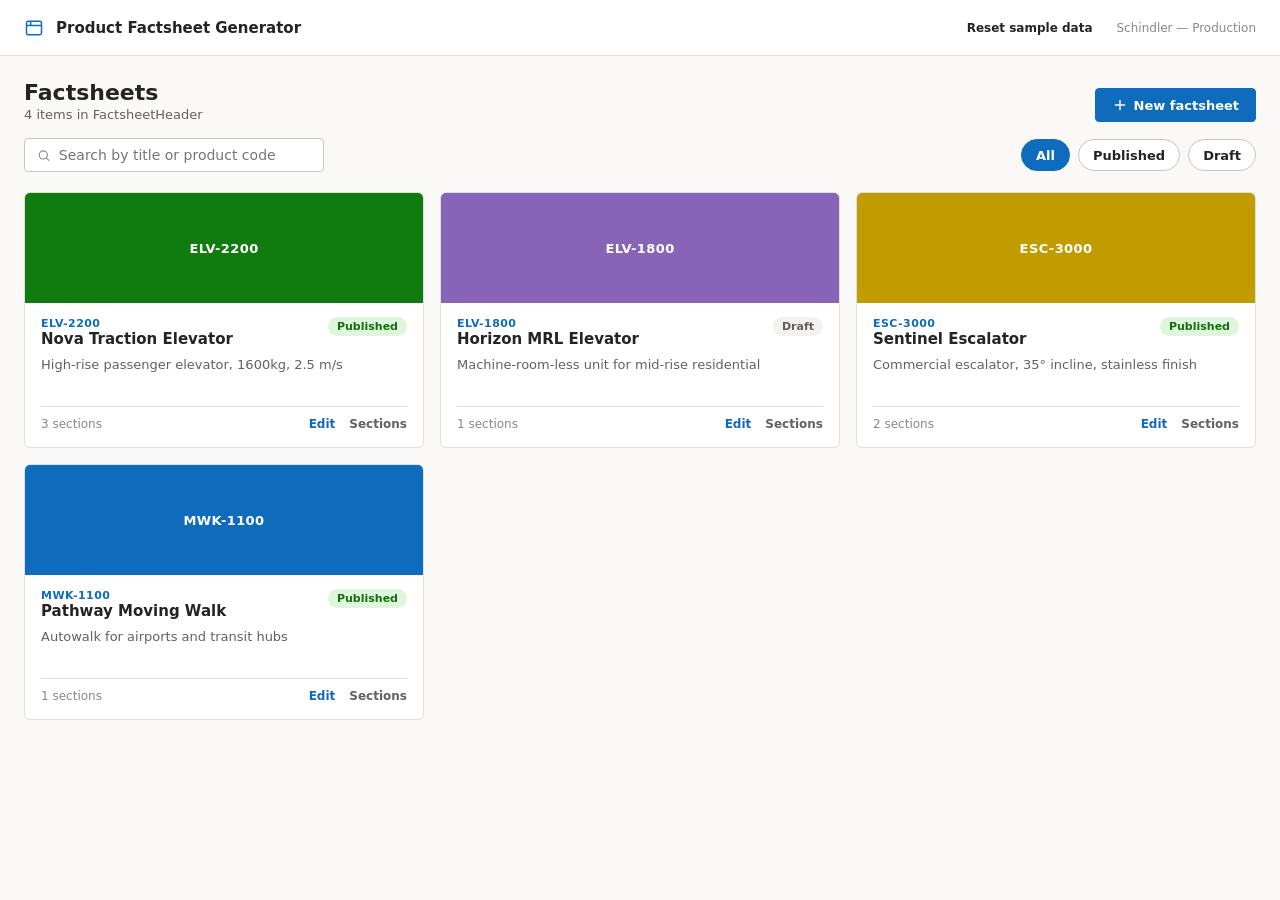
==== index.html @ 2e447631 "Add files via upload" ====
<!doctype html>
<html lang="en">
<head>
<meta charset="utf-8">
<meta name="viewport" content="width=device-width, initial-scale=1">
<title>Factsheet — Sections</title>
<link rel="stylesheet" href="style.css">
</head>
<body>
<div class="app-shell">
  <div class="topbar">
    <div style="display:flex; align-items:center; gap:14px">
      <a href="#" id="details-back" aria-label="Back to header" style="display:flex; align-items:center; color:var(--text-muted)">
        <svg width="20" height="20" viewBox="0 0 24 24" fill="none" stroke="currentColor" stroke-width="2" stroke-linecap="round" stroke-linejoin="round"><path d="M19 12H5"/><path d="M12 19l-7-7 7-7"/></svg>
      </a>
      <div style="width:1px; height:22px; background:var(--border)"></div>
      <div>
        <div class="crumbs">Factsheets / <span id="details-code-crumb">—</span> / Sections</div>
        <div class="screen-title" id="details-title-crumb">—</div>
      </div>
    </div>
    <div style="display:flex; align-items:center; gap:10px">
      <span style="font-size:12px; color:var(--text-faint)" id="section-count-label">0 sections</span>
      <a href="list.html" class="btn" id="details-exit">Save &amp; exit</a>
      <button class="btn btn-primary" id="btn-generate">Generate page &amp; PDF</button>
    </div>
  </div>

  <div class="page-body" style="display:grid; grid-template-columns:320px 1fr; gap:20px">
    <div style="display:flex; flex-direction:column; gap:12px">
      <div style="display:flex; align-items:center; justify-content:space-between">
        <div style="font-size:12px; font-weight:700; color:var(--text-muted); text-transform:uppercase; letter-spacing:.03em">Sections</div>
        <button class="btn btn-sm" id="add-section" style="color:var(--primary); border-color:var(--primary)">+ Add section</button>
      </div>
      <div class="card" id="sections-list" style="overflow:hidden"></div>
      <div class="hint">Click a section to edit it. Set the Sort order field to change its position.</div>
    </div>

    <div class="card" style="padding:22px 24px; display:flex; flex-direction:column; gap:18px" id="editor-panel">
      <div style="display:flex; align-items:center; justify-content:space-between; padding-bottom:14px; border-bottom:1px solid var(--border)">
        <div style="font-size:15px; font-weight:600">Edit section</div>
        <div style="display:flex; gap:8px">
          <button class="btn btn-sm" id="delete-section" style="color:var(--danger)">Delete</button>
          <button class="btn btn-sm btn-primary" id="save-section">Save section</button>
        </div>
      </div>

      <div class="field-grid">
        <div>
          <label class="label" for="d-type">Section type</label>
          <select id="d-type">
            <option>Overview</option>
            <option>Specifications</option>
            <option>Key features</option>
            <option>Gallery</option>
            <option>Compliance &amp; certifications</option>
            <option>Downloads</option>
          </select>
        </div>
        <div>
          <label class="label" for="d-order">Sort order</label>
          <input id="d-order" type="number" min="1">
        </div>
      </div>

      <div>
        <label class="label">Content</label>
        <div style="border:1px solid var(--border-strong); border-radius:2px; overflow:hidden">
          <div class="rte-toolbar" role="toolbar" aria-label="Formatting">
            <select id="rte-block" aria-label="Paragraph style" style="height:28px; width:auto; border:1px solid var(--border-strong); border-radius:3px; font-size:12px; margin-right:6px">
              <option value="p">Paragraph</option>
              <option value="h2">Heading 1</option>
              <option value="h3">Heading 2</option>
              <option value="h4">Heading 3</option>
            </select>
            <button type="button" class="tb-btn" data-cmd="bold" aria-label="Bold" style="font-weight:800; font-size:14px">B</button>
            <button type="button" class="tb-btn" data-cmd="italic" aria-label="Italic" style="font-style:italic; font-size:14px">I</button>
            <button type="button" class="tb-btn" data-cmd="underline" aria-label="Underline" style="text-decoration:underline; font-size:14px">U</button>
            <div style="width:1px; height:20px; background:var(--border); margin:0 4px"></div>
            <button type="button" class="tb-btn" data-cmd="insertUnorderedList" aria-label="Bulleted list">
              <svg width="16" height="16" viewBox="0 0 24 24" fill="none" stroke="currentColor" stroke-width="2" stroke-linecap="round"><circle cx="4" cy="6" r="1"/><circle cx="4" cy="12" r="1"/><circle cx="4" cy="18" r="1"/><path d="M9 6h11M9 12h11M9 18h11"/></svg>
            </button>
            <button type="button" class="tb-btn" data-cmd="insertOrderedList" aria-label="Numbered list">
              <svg width="16" height="16" viewBox="0 0 24 24" fill="none" stroke="currentColor" stroke-width="2" stroke-linecap="round"><path d="M9 6h11M9 12h11M9 18h11"/><path d="M4 6h1M4 10h1.5M4 14h1.5M4 18h1"/></svg>
            </button>
            <div style="width:1px; height:20px; background:var(--border); margin:0 4px"></div>
            <button type="button" class="tb-btn" id="rte-link" aria-label="Insert link">
              <svg width="16" height="16" viewBox="0 0 24 24" fill="none" stroke="currentColor" stroke-width="2" stroke-linecap="round" stroke-linejoin="round"><path d="M10 13a5 5 0 0 0 7 0l3-3a5 5 0 0 0-7-7l-1 1"/><path d="M14 11a5 5 0 0 0-7 0l-3 3a5 5 0 0 0 7 7l1-1"/></svg>
            </button>
            <button type="button" class="tb-btn" id="rte-image" aria-label="Insert image">
              <svg width="16" height="16" viewBox="0 0 24 24" fill="none" stroke="currentColor" stroke-width="2" stroke-linecap="round" stroke-linejoin="round"><rect x="3" y="3" width="18" height="18" rx="2"/><circle cx="8.5" cy="8.5" r="1.5"/><path d="M21 15l-5-5L5 21"/></svg>
            </button>
            <button type="button" class="tb-btn" id="rte-table" aria-label="Insert table">
              <svg width="16" height="16" viewBox="0 0 24 24" fill="none" stroke="currentColor" stroke-width="2" stroke-linecap="round" stroke-linejoin="round"><rect x="3" y="4" width="18" height="16" rx="1"/><path d="M3 10h18M3 16h18M9 4v16"/></svg>
            </button>
            <div style="width:1px; height:20px; background:var(--border); margin:0 4px"></div>
            <button type="button" class="tb-btn" data-cmd="undo" aria-label="Undo">
              <svg width="16" height="16" viewBox="0 0 24 24" fill="none" stroke="currentColor" stroke-width="2" stroke-linecap="round" stroke-linejoin="round"><path d="M3 7v6h6"/><path d="M21 17a9 9 0 0 0-15-6.7L3 13"/></svg>
            </button>
            <button type="button" class="tb-btn" data-cmd="redo" aria-label="Redo">
              <svg width="16" height="16" viewBox="0 0 24 24" fill="none" stroke="currentColor" stroke-width="2" stroke-linecap="round" stroke-linejoin="round"><path d="M21 7v6h-6"/><path d="M3 17a9 9 0 0 1 15-6.7L21 13"/></svg>
            </button>
          </div>
          <div class="rte-content" id="rte-area" contenteditable="true" aria-label="Section content"></div>
        </div>
        <div class="hint">Try it: select text and hit Bold/Italic, or use the link/image/table buttons. This is a real contenteditable region.</div>
      </div>
    </div>
  </div>
</div>

<div class="toast" id="toast" role="status" aria-live="polite"></div>

<script src="data.js"></script>
<script>
(function () {
  "use strict";
  var Store = window.FactsheetStore;
  var data = Store.load();
  var params = new URLSearchParams(window.location.search);
  var id = params.get("id");

  var fs = null;
  for (var i = 0; i < data.length; i++) { if (data[i].id === id) { fs = data[i]; break; } }
  if (!fs) { window.location.href = "list.html"; return; }
  if (fs.sections.length === 0) {
    fs.sections.push(Store.makeSection(1, "Overview", "Overview", "<p>Start writing this section…</p>"));
    Store.save(data);
  }

  document.getElementById("details-back").addEventListener("click", function (e) {
    e.preventDefault();
    window.location.href = "form.html?id=" + encodeURIComponent(fs.id);
  });

  document.getElementById("details-code-crumb").textContent = fs.code || "—";
  document.getElementById("details-title-crumb").textContent = fs.title || "Untitled factsheet";

  var toastEl = document.getElementById("toast");
  var toastTimer = null;
  function toast(msg) {
    toastEl.textContent = msg;
    toastEl.classList.add("show");
    clearTimeout(toastTimer);
    toastTimer = setTimeout(function () { toastEl.classList.remove("show"); }, 1800);
  }

  var activeSectionId = fs.sections[0].id;
  var dOrder = document.getElementById("d-order");
  var dType = document.getElementById("d-type");
  var rteArea = document.getElementById("rte-area");

  function activeSection() {
    for (var i = 0; i < fs.sections.length; i++) { if (fs.sections[i].id === activeSectionId) return fs.sections[i]; }
    return null;
  }

  function loadSectionIntoEditor() {
    var s = activeSection();
    if (!s) { document.getElementById("editor-panel").style.display = "none"; return; }
    document.getElementById("editor-panel").style.display = "flex";
    dOrder.value = s.order;
    dType.value = s.type;
    rteArea.innerHTML = s.html;
  }

  function saveEditorIntoSection() {
    var s = activeSection(); if (!s) return;
    s.title = dType.value;
    s.order = parseInt(dOrder.value, 10) || s.order;
    s.type = dType.value;
    s.html = rteArea.innerHTML;
    Store.save(data);
  }

  function renderSectionsList() {
    fs.sections.sort(function (a, b) { return a.order - b.order; });
    var wrap = document.getElementById("sections-list");
    wrap.innerHTML = "";
    document.getElementById("section-count-label").textContent = fs.sections.length + " sections";
    fs.sections.forEach(function (s) {
      var row = document.createElement("button");
      row.type = "button";
      row.className = "section-row" + (s.id === activeSectionId ? " active" : "");
      var preview = s.html.replace(/<[^>]+>/g, " ").replace(/\s+/g, " ").trim();
      row.innerHTML =
        '<span class="order-chip">' + s.order + '</span>' +
        '<span style="flex:1; min-width:0; text-align:left">' +
          '<span style="display:block; font-size:13px; font-weight:600; white-space:nowrap; overflow:hidden; text-overflow:ellipsis">' + Store.escapeHtml(s.type) + '</span>' +
          '<span style="display:block; font-size:11px; color:var(--text-faint); white-space:nowrap; overflow:hidden; text-overflow:ellipsis">' + Store.escapeHtml(preview || "Empty section") + '</span>' +
        '</span>';
      row.addEventListener("click", function (ev) {
        saveEditorIntoSection();
        activeSectionId = s.id;
        renderSectionsList();
        loadSectionIntoEditor();
      });
      wrap.appendChild(row);
    });
  }

  dType.addEventListener("change", function () { var s = activeSection(); if (s) { s.type = dType.value; s.title = dType.value; Store.save(data); renderSectionsList(); } });
  dOrder.addEventListener("change", function () { var s = activeSection(); if (s) { s.order = parseInt(dOrder.value, 10) || s.order; Store.save(data); renderSectionsList(); } });
  rteArea.addEventListener("input", function () { var s = activeSection(); if (s) { s.html = rteArea.innerHTML; Store.save(data); } });

  document.getElementById("add-section").addEventListener("click", function () {
    saveEditorIntoSection();
    var maxOrder = fs.sections.reduce(function (m, s) { return Math.max(m, s.order); }, 0);
    var s = Store.makeSection(maxOrder + 1, "Overview", "Overview", "<p>Start writing this section…</p>");
    fs.sections.push(s);
    activeSectionId = s.id;
    Store.save(data);
    renderSectionsList();
    loadSectionIntoEditor();
    dType.focus();
  });

  document.getElementById("delete-section").addEventListener("click", function () {
    var s = activeSection();
    if (!s) return;
    if (fs.sections.length === 1) { toast("A factsheet needs at least one section"); return; }
    fs.sections = fs.sections.filter(function (x) { return x.id !== s.id; });
    activeSectionId = fs.sections[0].id;
    Store.save(data);
    renderSectionsList();
    loadSectionIntoEditor();
    toast("Section deleted");
  });

  document.getElementById("save-section").addEventListener("click", function () {
    saveEditorIntoSection();
    renderSectionsList();
    toast("Section saved");
  });

  document.getElementById("details-exit").addEventListener("click", function () { saveEditorIntoSection(); });

  document.getElementById("btn-generate").addEventListener("click", function () {
    saveEditorIntoSection();
    fs.generatedPageUrl = "/sites/schindler/pages/" + (fs.code || "untitled") + ".aspx";
    fs.generatedPdfUrl = "/factsheets/" + (fs.code || "untitled") + ".pdf";
    fs.status = "Published";
    Store.save(data);
    toast("Flow triggered — page and PDF generated");
  });

  document.querySelectorAll(".tb-btn[data-cmd]").forEach(function (btn) {
    btn.addEventListener("mousedown", function (e) { e.preventDefault(); });
    btn.addEventListener("click", function () { rteArea.focus(); document.execCommand(btn.dataset.cmd, false, null); });
  });
  document.getElementById("rte-block").addEventListener("change", function (e) {
    rteArea.focus(); document.execCommand("formatBlock", false, e.target.value);
  });
  document.getElementById("rte-link").addEventListener("click", function () {
    var url = prompt("Link URL:", "https://");
    if (!url) return;
    rteArea.focus(); document.execCommand("createLink", false, url);
  });
  document.getElementById("rte-image").addEventListener("click", function () {
    var url = prompt("Image URL (paste a link):", "https://");
    if (!url) return;
    rteArea.focus(); document.execCommand("insertImage", false, url);
  });
  document.getElementById("rte-table").addEventListener("click", function () {
    var rows = parseInt(prompt("Rows:", "2"), 10) || 2;
    var cols = parseInt(prompt("Columns:", "2"), 10) || 2;
    var html = "<table>";
    for (var r = 0; r < rows; r++) {
      html += "<tr>";
      for (var c = 0; c < cols; c++) { html += "<td>Cell</td>"; }
      html += "</tr>";
    }
    html += "</table><p><br></p>";
    rteArea.focus(); document.execCommand("insertHTML", false, html);
  });

  renderSectionsList();
  loadSectionIntoEditor();
})();
</script>
</body>
</html>
---- style.css ----
:root{
  --bg:#FAF9F8; --surface:#FFFFFF; --border:#E1DFDD; --border-strong:#C8C6C4;
  --text:#242424; --text-muted:#616161; --text-faint:#8A8886;
  --primary:#0F6CBD; --primary-hover:#0958A3; --primary-tint:#EFF6FC;
  --danger:#A80000; --success-bg:#DFF6DD; --success-fg:#0E700E;
  --neutral-bg:#F3F2F1; --neutral-fg:#605E5C;
  --warn-bg:#FFF4CE; --warn-border:#F1D28F; --warn-fg:#5C4A00;
}
*{box-sizing:border-box}
html,body{margin:0}
body{
  background:var(--bg); color:var(--text);
  font-family:'Segoe UI',system-ui,-apple-system,sans-serif;
  -webkit-font-smoothing:antialiased;
}
a{color:var(--primary); text-decoration:none}
input,select,textarea,button{font-family:inherit; color:inherit}
input:focus-visible, select:focus-visible, button:focus-visible, [contenteditable]:focus-visible, a:focus-visible{
  outline:2px solid var(--primary); outline-offset:1px;
}
input,select{
  width:100%; height:34px; padding:0 10px; border:1px solid var(--border-strong);
  border-radius:3px; font-size:14px; background:var(--surface); color:var(--text);
}
button{cursor:pointer}
.btn{height:34px; padding:0 16px; border-radius:4px; font-size:13px; font-weight:600; border:1px solid var(--border-strong); background:var(--surface); color:var(--text); display:inline-flex; align-items:center; gap:6px; white-space:nowrap;}
.btn:hover{background:var(--neutral-bg)}
.btn-primary{background:var(--primary); border-color:var(--primary); color:#fff}
.btn-primary:hover{background:var(--primary-hover); border-color:var(--primary-hover)}
.btn-ghost{border:none; background:transparent}
.btn-ghost:hover{background:var(--neutral-bg)}
.btn-sm{height:28px; padding:0 10px; font-size:12px}
.label{font-size:13px; font-weight:600; margin-bottom:4px; display:block}
.hint{font-size:12px; color:var(--text-faint); margin-top:4px}
.card{background:var(--surface); border:1px solid var(--border); border-radius:6px}
.app-shell{max-width:1280px; margin:0 auto; overflow-x:auto}
.topbar{
  height:56px; box-sizing:border-box; padding:0 24px; display:flex; align-items:center;
  justify-content:space-between; background:var(--surface); border-bottom:1px solid var(--border);
  position:sticky; top:0; z-index:20;
}
.crumbs{font-size:12px; color:var(--text-faint)}
.screen-title{font-size:15px; font-weight:600}
.page-body{ padding:24px 24px 60px; min-width:920px; }
.badge{font-size:11px; font-weight:600; padding:3px 9px; border-radius:10px; white-space:nowrap}
.toast{
  position:fixed; bottom:24px; left:50%; transform:translateX(-50%) translateY(20px);
  background:var(--text); color:var(--bg); padding:10px 18px; border-radius:6px; font-size:13px;
  font-weight:600; opacity:0; pointer-events:none; transition:opacity .18s ease, transform .18s ease; z-index:100;
  box-shadow:0 6px 20px rgba(0,0,0,.25);
}
.toast.show{opacity:1; transform:translateX(-50%) translateY(0)}
.grid-cards{display:grid; grid-template-columns:repeat(3, minmax(0,1fr)); gap:16px}
.fs-card{background:var(--surface); border:1px solid var(--border); border-radius:6px; overflow:hidden; text-align:left; padding:0; display:flex; flex-direction:column; cursor:pointer;}
.fs-card:hover{border-color:var(--primary)}
.fs-hero{height:110px; display:flex; align-items:center; justify-content:center; color:#fff; font-size:13px; font-weight:700; letter-spacing:.03em}
.fs-body{padding:14px 16px 16px; display:flex; flex-direction:column; gap:8px}
.row-actions{display:flex; align-items:center; justify-content:space-between; margin-top:6px; padding-top:10px; border-top:1px solid var(--border)}
.field-grid{display:grid; grid-template-columns:1fr 1fr; gap:16px 20px}
.repeater-row{display:grid; grid-template-columns:24px 1fr 1.4fr 30px; gap:10px; align-items:center}
.contact-row{display:flex; gap:12px; align-items:flex-start; padding:12px; background:var(--bg); border:1px solid var(--border); border-radius:4px}
.avatar{width:38px; height:38px; border-radius:50%; color:#fff; font-size:12px; font-weight:700; display:flex; align-items:center; justify-content:center; flex:0 0 auto}
.section-row{display:flex; align-items:center; gap:10px; padding:12px 14px; border-bottom:1px solid var(--border); cursor:pointer; border-left:3px solid transparent; background:transparent; width:100%; text-align:left;}
.section-row:last-child{border-bottom:none}
.section-row.active{background:var(--primary-tint); border-left-color:var(--primary)}
.order-chip{width:22px; height:22px; border-radius:4px; background:var(--neutral-bg); color:var(--neutral-fg); font-size:11px; font-weight:700; display:flex; align-items:center; justify-content:center; flex:0 0 auto}
.tb-btn{width:30px; height:30px; border:none; background:transparent; border-radius:3px; color:var(--text-muted); display:flex; align-items:center; justify-content:center}
.tb-btn:hover{background:var(--neutral-bg)}
.rte-toolbar{display:flex; align-items:center; padding:6px 8px; background:var(--neutral-bg); border-bottom:1px solid var(--border); flex-wrap:wrap; gap:2px}
.rte-content{padding:16px; min-height:220px; background:var(--surface); font-size:14px; line-height:1.65}
.rte-content:focus{outline:none}
.rte-content table{border-collapse:collapse; width:100%; margin:8px 0; font-size:13px}
.rte-content td,.rte-content th{border:1px solid var(--border); padding:6px 10px}
.rte-content img{max-width:100%; border-radius:4px}
.pill-filter{height:32px; padding:0 14px; border-radius:16px; font-size:13px; font-weight:600; border:1px solid var(--border-strong); background:var(--surface); color:var(--text)}
.pill-filter.active{background:var(--primary); border-color:var(--primary); color:#fff}
.search-box{display:flex; align-items:center; gap:8px; height:34px; padding:0 12px; border:1px solid var(--border-strong); border-radius:4px; width:300px; background:var(--surface)}
.search-box input{border:none; height:auto; padding:0}
.empty{padding:60px 24px; text-align:center; color:var(--text-faint)}
@media (max-width:900px){
  .grid-cards{grid-template-columns:1fr}
  .field-grid{grid-template-columns:1fr}
}
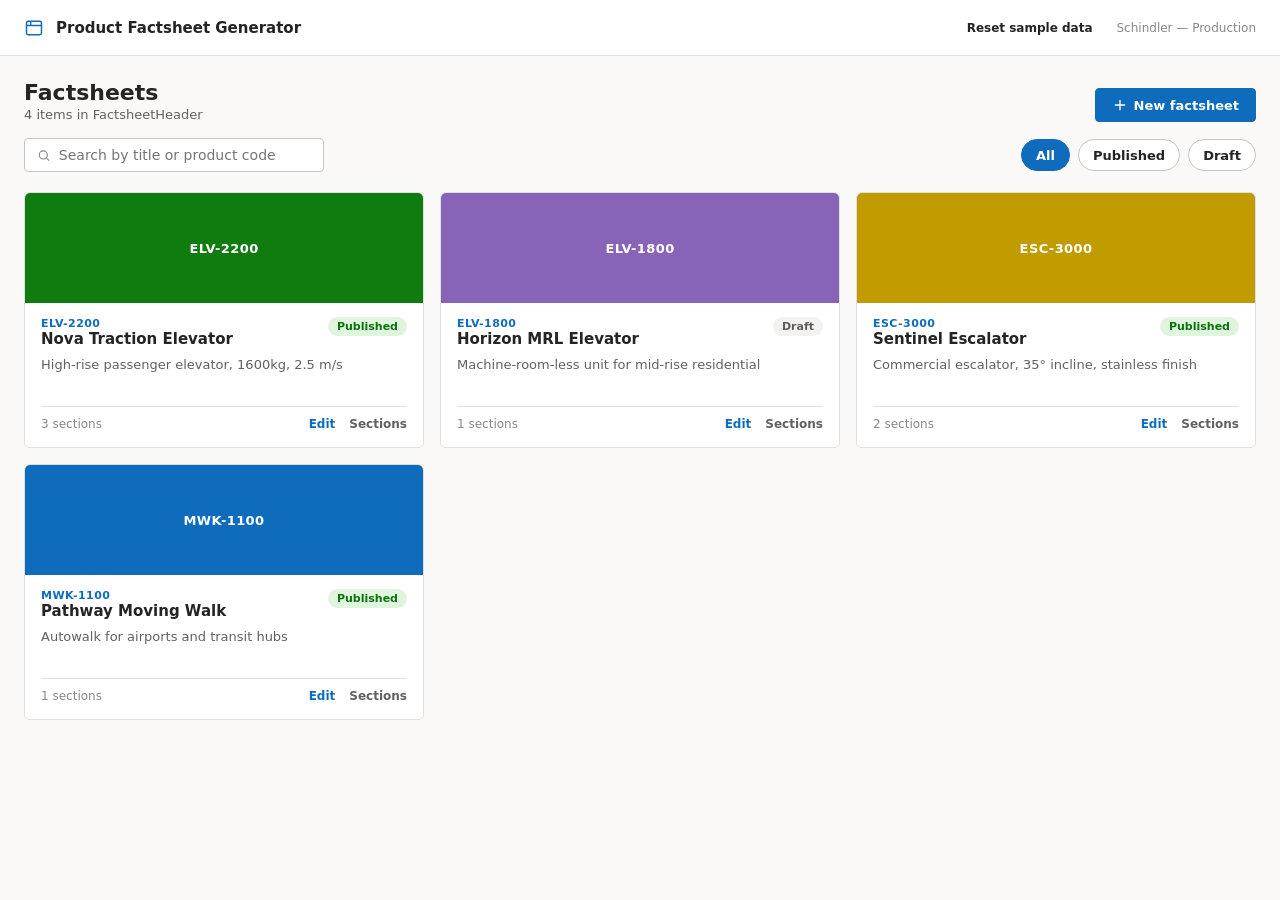
==== commit a9063331: "Add iframe auto-resize messaging for embedded pages Posts document height to the parent window via p" ====
--- a/index.html
+++ b/index.html
@@ -111,6 +111,7 @@
 
 <div class="toast" id="toast" role="status" aria-live="polite"></div>
 
+<script src="iframe-resize.js"></script>
 <script src="data.js"></script>
 <script>
 (function () {
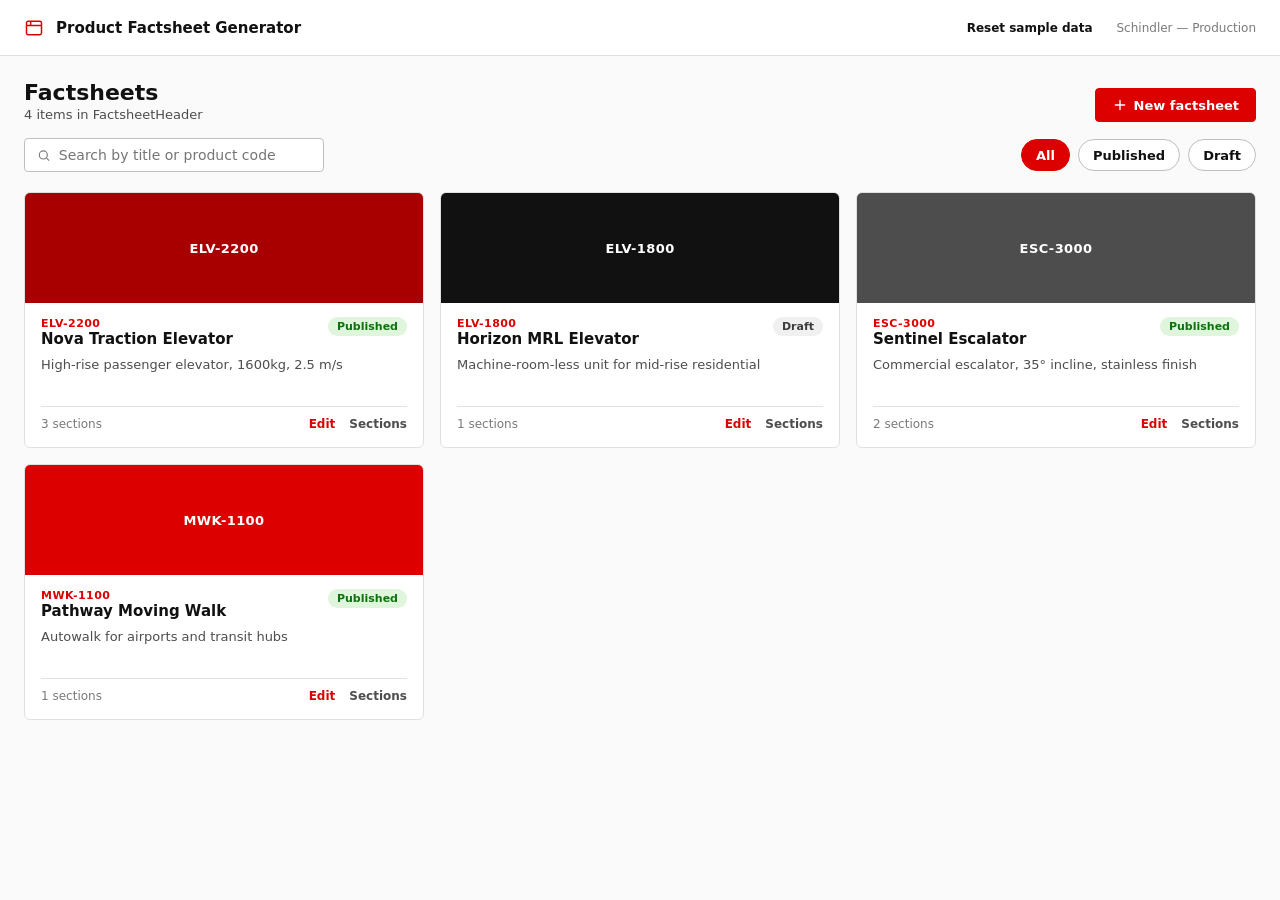
==== commit 55c4033e: "Add files via upload" ====
--- a/index.html
+++ b/index.html
@@ -111,7 +111,6 @@
 
 <div class="toast" id="toast" role="status" aria-live="polite"></div>
 
-<script src="iframe-resize.js"></script>
 <script src="data.js"></script>
 <script>
 (function () {
--- a/style.css
+++ b/style.css
@@ -1,9 +1,9 @@
 :root{
-  --bg:#FAF9F8; --surface:#FFFFFF; --border:#E1DFDD; --border-strong:#C8C6C4;
-  --text:#242424; --text-muted:#616161; --text-faint:#8A8886;
-  --primary:#0F6CBD; --primary-hover:#0958A3; --primary-tint:#EFF6FC;
+  --bg:#FAFAFA; --surface:#FFFFFF; --border:#E0E0E0; --border-strong:#BFBFBF;
+  --text:#111111; --text-muted:#4D4D4D; --text-faint:#7A7A7A;
+  --primary:#DC0000; --primary-hover:#A80000; --primary-tint:#FDEAEA;
   --danger:#A80000; --success-bg:#DFF6DD; --success-fg:#0E700E;
-  --neutral-bg:#F3F2F1; --neutral-fg:#605E5C;
+  --neutral-bg:#F0F0F0; --neutral-fg:#3D3D3D;
   --warn-bg:#FFF4CE; --warn-border:#F1D28F; --warn-fg:#5C4A00;
 }
 *{box-sizing:border-box}
